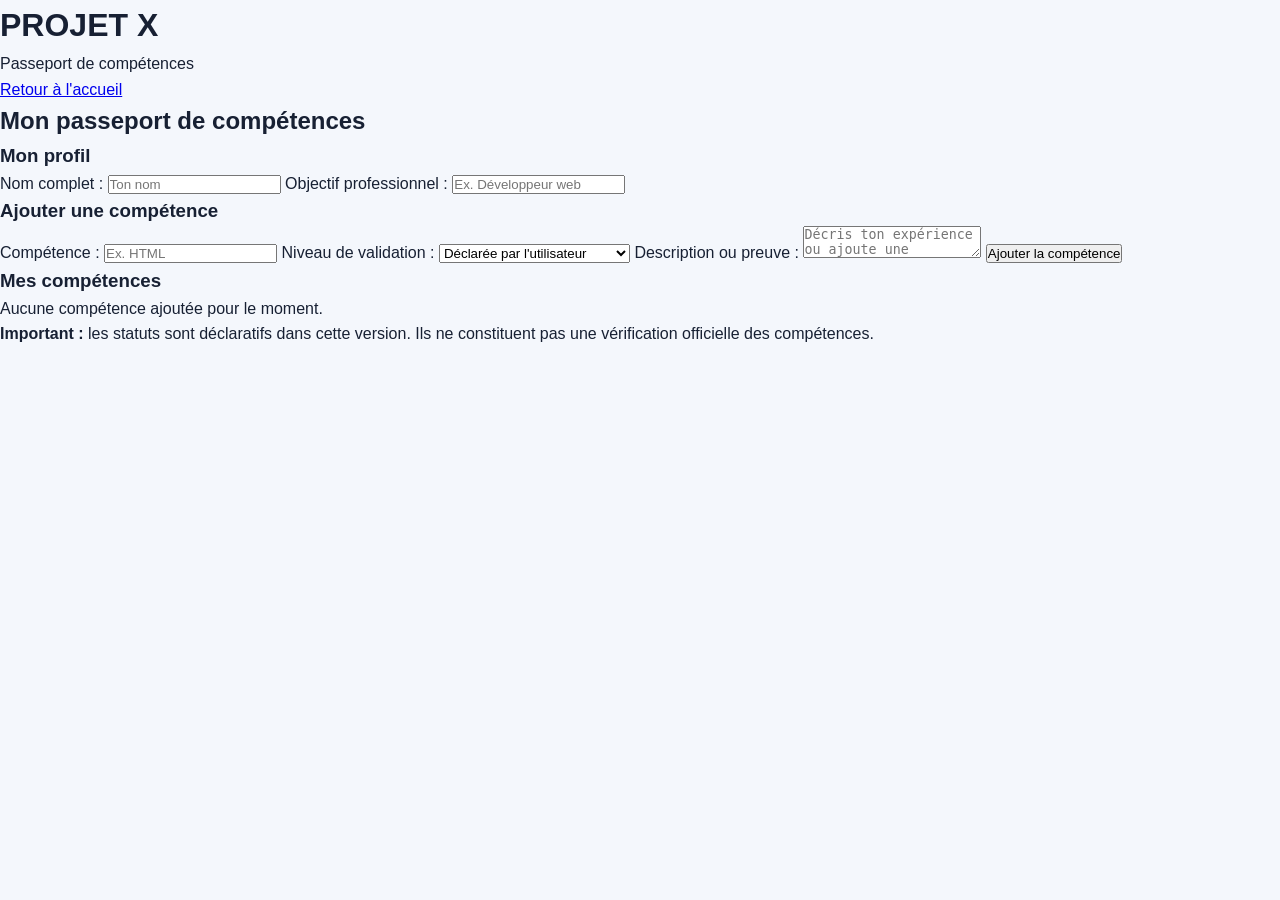
==== passeport.html @ 223b2a7e "Create passeport.html" ====
<!DOCTYPE html>
<html lang="fr">
<head>
    <meta charset="UTF-8">
    <meta name="viewport" content="width=device-width, initial-scale=1.0">
    <title>PROJET X - Passeport de compétences</title>
    <link rel="stylesheet" href="style.css">
</head>
<body>

    <header>
        <h1>PROJET X</h1>
        <p>Passeport de compétences</p>
        <a href="index.html">Retour à l'accueil</a>
    </header>

    <main class="passeport-container">
        <h2>Mon passeport de compétences</h2>

        <section class="card">
            <h3>Mon profil</h3>

            <label for="nom">Nom complet :</label>
            <input type="text" id="nom" placeholder="Ton nom">

            <label for="objectif">Objectif professionnel :</label>
            <input type="text" id="objectif" placeholder="Ex. Développeur web">
        </section>

        <section class="card">
            <h3>Ajouter une compétence</h3>

            <label for="competence">Compétence :</label>
            <input type="text" id="competence" placeholder="Ex. HTML">

            <label for="statut">Niveau de validation :</label>
            <select id="statut">
                <option value="declaree">Déclarée par l'utilisateur</option>
                <option value="evaluee">Évaluée</option>
                <option value="confirmee">Confirmée par un organisme</option>
            </select>

            <label for="preuve">Description ou preuve :</label>
            <textarea id="preuve" placeholder="Décris ton expérience ou ajoute une référence"></textarea>

            <button id="ajouter" type="button">Ajouter la compétence</button>
        </section>

        <section class="card">
            <h3>Mes compétences</h3>
            <div id="resultats"></div>
        </section>

        <p>
            <strong>Important :</strong> les statuts sont déclaratifs dans cette version.
            Ils ne constituent pas une vérification officielle des compétences.
        </p>
    </main>

    <script src="passeport.js"></script>
</body>
</html>
---- style.css ----
* {
    margin: 0;
    padding: 0;
    box-sizing: border-box;
}

html {
    scroll-behavior: smooth;
}

body {
    font-family: Arial, sans-serif;
    background: #f4f7fc;
    color: #172033;
    line-height: 1.6;
}

/* BARRE DE NAVIGATION */

.navbar {
    display: flex;
    justify-content: space-between;
    align-items: center;
    padding: 20px 8%;
    background: white;
    border-bottom: 1px solid #e5eaf2;
}

.logo {
    color: #172033;
    font-size: 24px;
    font-weight: bold;
    text-decoration: none;
}

.logo span {
    color: #2563eb;
}

nav {
    display: flex;
    gap: 22px;
}

nav a {
    color: #172033;
    text-decoration: none;
    font-size: 14px;
}

nav a:hover {
    color: #2563eb;
}

/* SECTION D'ACCUEIL */

.hero {
    padding: 100px 8%;
    background: linear-gradient(135deg, #dbeafe, #eff6ff);
}

.hero-content {
    max-width: 750px;
}

.badge {
    color: #2563eb;
    font-size: 12px;
    font-weight: bold;
    letter-spacing: 2px;
    margin-bottom: 20px;
}

.hero h1 {
    font-size: clamp(36px, 5vw, 58px);
    line-height: 1.15;
    margin-bottom: 25px;
}

.hero h1 span {
    color: #2563eb;
}

.description {
    max-width: 600px;
    color: #64748b;
    margin-bottom: 30px;
}

.btn {
    display: inline-block;
    background: #2563eb;
    color: white;
    border: none;
    border-radius: 8px;
    padding: 14px 22px;
    font-size: 15px;
    cursor: pointer;
    text-decoration: none;
    transition: background 0.2s;
}

.btn:hover {
    background: #1d4ed8;
}

.notice {
    margin-top: 20px;
    color: #64748b;
    font-size: 12px;
}

/* ANALYSE DU DOCUMENT */

.analysis,
.about {
    padding: 75px 8%;
    max-width: 1100px;
    margin: auto;
    background: #f4f7fc;
}

.analysis h2,
.about h2 {
    font-size: 30px;
    margin-bottom: 15px;
}

.analysis > p,
.about p {
    color: #64748b;
    margin-bottom: 25px;
}

#documentForm {
    display: flex;
    flex-direction: column;
    align-items: flex-start;
    gap: 20px;
    padding: 35px;
    background: #ffffff;
    border: 1px solid #dbeafe;
    border-radius: 20px;
    box-shadow: 0 15px 40px rgba(37, 99, 235, 0.10);
    max-width: 700px;
    transition: box-shadow 0.3s ease;
}

#documentForm:hover {
    box-shadow: 0 20px 50px rgba(37, 99, 235, 0.16);
}

#document {
    width: 100%;
    padding: 14px;
    border: 1px solid #dbe2ed;
    border-radius: 8px;
    background: #f8fafc;
}

/* RÉSULTATS */

.resultat {
    margin-top: 20px;
    padding: 25px;
    background: white;
    border: 1px solid #e5eaf2;
    border-left: 4px solid #2563eb;
    border-radius: 12px;
    overflow-wrap: anywhere;
}

.resultat h3 {
    margin-bottom: 12px;
}

.resultat p {
    margin-bottom: 8px;
    color: #475569;
}

/* PIED DE PAGE */

footer {
    padding: 25px;
    text-align: center;
    background: #172033;
    color: white;
    font-size: 13px;
}

/* AFFICHAGE SUR TÉLÉPHONE */

@media (max-width: 650px) {
    .navbar {
        flex-direction: column;
        gap: 15px;
    }

    nav {
        justify-content: center;
        flex-wrap: wrap;
        gap: 12px;
    }

    .hero {
        padding: 70px 7%;
    }

    .analysis,
    .about {
        padding: 55px 7%;
    }

    #documentForm {
        padding: 20px;
    }

    .hero h1 {
        font-size: 38px;
    }
}
    /* Résultat du test */

.resultat {
    margin-top: 25px;
    padding: 30px;
    background: #ffffff;
    border: 1px solid #bfdbfe;
    border-left: 5px solid #2563eb;
    border-radius: 16px;
    box-shadow: 0 10px 30px rgba(37, 99, 235, 0.08);
    animation: apparition 0.4s ease;
}

.resultat h3 {
    color: #172033;
    font-size: 22px;
    margin-bottom: 18px;
}

.resultat p {
    color: #475569;
    margin-bottom: 12px;
    overflow-wrap: anywhere;
}

.resultat strong {
    color: #172033;
}

@keyframes apparition {
    from {
        opacity: 0;
        transform: translateY(10px);
    }

    to {
        opacity: 1;
        transform: translateY(0);
    }
}

/* ESPACE ETABLISSEMENT PROJET X */

.espace-etablissement {
    max-width: 800px;
    margin: 60px auto;
    padding: 35px;
    background: #ffffff;
    border: 1px solid #dbeafe;
    border-radius: 20px;
    box-shadow: 0 15px 40px rgba(37, 99, 235, 0.08);
}

.entete-etablissement {
    margin-bottom: 30px;
}

.badge-etablissement {
    color: #2563eb;
    font-size: 12px;
    font-weight: bold;
    letter-spacing: 2px;
}

.entete-etablissement h2 {
    margin-top: 12px;
    margin-bottom: 12px;
    font-size: 30px;
    color: #172033;
}

.entete-etablissement p {
    color: #64748b;
}

#formEtablissement {
    display: flex;
    flex-direction: column;
    gap: 20px;
}

.champ {
    display: flex;
    flex-direction: column;
    gap: 8px;
}

.champ label {
    font-weight: bold;
    color: #172033;
    font-size: 14px;
}

.champ input {
    width: 100%;
    padding: 14px;
    border: 1px solid #dbe2ed;
    border-radius: 8px;
    background: #f8fafc;
    font-size: 15px;
}

.champ input:focus {
    outline: 2px solid #93c5fd;
    border-color: #2563eb;
}

#formEtablissement .btn {
    align-self: flex-start;
}

#messageEtablissement {
    color: #166534;
    font-weight: bold;
    overflow-wrap: anywhere;
}

@media (max-width: 650px) {
    .espace-etablissement {
        margin: 35px 7%;
        padding: 22px;
    }

    .entete-etablissement h2 {
        font-size: 25px;
    }

    #formEtablissement .btn {
        width: 100%;
    }
}
/* ESPACE RECRUTEUR PROJET X */

.espace-recruteur {
    max-width: 800px;
    margin: 60px auto;
    padding: 35px;
    background: #ffffff;
    border: 1px solid #dbeafe;
    border-radius: 20px;
    box-shadow: 0 15px 40px rgba(37, 99, 235, 0.08);
}

.entete-recruteur {
    margin-bottom: 30px;
}

.badge-recruteur {
    color: #2563eb;
    font-size: 12px;
    font-weight: bold;
    letter-spacing: 2px;
}

.entete-recruteur h2 {
    margin-top: 12px;
    margin-bottom: 12px;
    font-size: 30px;
    color: #172033;
}

.entete-recruteur p {
    color: #64748b;
}

#formRecruteur {
    display: flex;
    flex-direction: column;
    gap: 20px;
}

#formRecruteur .champ {
    display: flex;
    flex-direction: column;
    gap: 8px;
}

#rechercheReference {
    width: 100%;
    padding: 14px;
    border: 1px solid #dbe2ed;
    border-radius: 8px;
    background: #f8fafc;
    font-size: 15px;
}

#rechercheReference:focus {
    outline: 2px solid #93c5fd;
    border-color: #2563eb;
}

@media (max-width: 650px) {
    .espace-recruteur {
        margin: 35px 7%;
        padding: 22px;
    }

    .entete-recruteur h2 {
        font-size: 25px;
    }

    #formRecruteur .btn {
        width: 100%;
    }
}
/* TABLEAU DE BORD PROJET X */

.dashboard {
    max-width: 1100px;
    margin: 60px auto;
    padding: 35px;
    background: #ffffff;
    border: 1px solid #e2e8f0;
    border-radius: 20px;
    box-shadow: 0 15px 40px rgba(23, 32, 51, 0.06);
}

.dashboard-header {
    margin-bottom: 30px;
}

.dashboard-badge {
    color: #2563eb;
    font-size: 12px;
    font-weight: bold;
    letter-spacing: 2px;
}

.dashboard-header h2 {
    margin-top: 12px;
    margin-bottom: 10px;
    color: #172033;
    font-size: 30px;
}

.dashboard-header p {
    color: #64748b;
}

.dashboard-stats {
    display: grid;
    grid-template-columns: repeat(2, minmax(0, 1fr));
    gap: 20px;
    margin-bottom: 35px;
}

.stat-card {
    padding: 25px;
    background: #eff6ff;
    border: 1px solid #dbeafe;
    border-radius: 15px;
}

.stat-icon {
    display: block;
    font-size: 28px;
    margin-bottom: 12px;
}

.stat-card p {
    color: #64748b;
    font-size: 14px;
    margin-bottom: 8px;
}

.stat-card strong {
    display: block;
    color: #2563eb;
    font-size: 32px;
}

.dashboard-history-header {
    display: flex;
    align-items: center;
    justify-content: space-between;
    gap: 15px;
    margin-bottom: 20px;
}

.dashboard-history-header h3 {
    color: #172033;
    font-size: 20px;
}

.attestation-card {
    padding: 18px;
    margin-bottom: 12px;
    border: 1px solid #e2e8f0;
    border-radius: 12px;
    background: #ffffff;
}

.attestation-card p {
    margin-bottom: 6px;
    color: #475569;
    overflow-wrap: anywhere;
}

.attestation-card strong {
    color: #172033;
}

.attestation-empty {
    padding: 20px;
    color: #64748b;
    background: #f8fafc;
    border-radius: 12px;
}

#messageDashboard {
    margin-top: 15px;
    color: #b45309;
    font-size: 13px;
}

@media (max-width: 650px) {
    .dashboard {
        margin: 35px 7%;
        padding: 22px;
    }

    .dashboard-stats {
        grid-template-columns: 1fr;
    }

    .dashboard-history-header {
        align-items: flex-start;
        flex-direction: column;
    }

    .dashboard-history-header .btn {
        width: 100%;
    }
}

/* QR CODE PROJET X */

.zone-qr {
    margin-top: 30px;
    padding: 25px;
    background: #eff6ff;
    border: 1px solid #bfdbfe;
    border-radius: 16px;
    text-align: center;
}

.zone-qr h3 {
    margin-bottom: 12px;
    color: #172033;
}

.zone-qr p {
    margin-bottom: 15px;
    color: #475569;
    overflow-wrap: anywhere;
}

#qrCode {
    display: flex;
    justify-content: center;
    align-items: center;
    margin: 20px auto;
    padding: 15px;
    background: #ffffff;
    border-radius: 12px;
    width: fit-content;
    max-width: 100%;
}

#qrCode img,
#qrCode canvas {
    display: block;
    max-width: 100%;
    height: auto;
}

#referenceQR {
    font-weight: bold;
    color: #2563eb;
}

.zone-qr .avertissement-qr {
    font-size: 12px;
    color: #92400e;
}
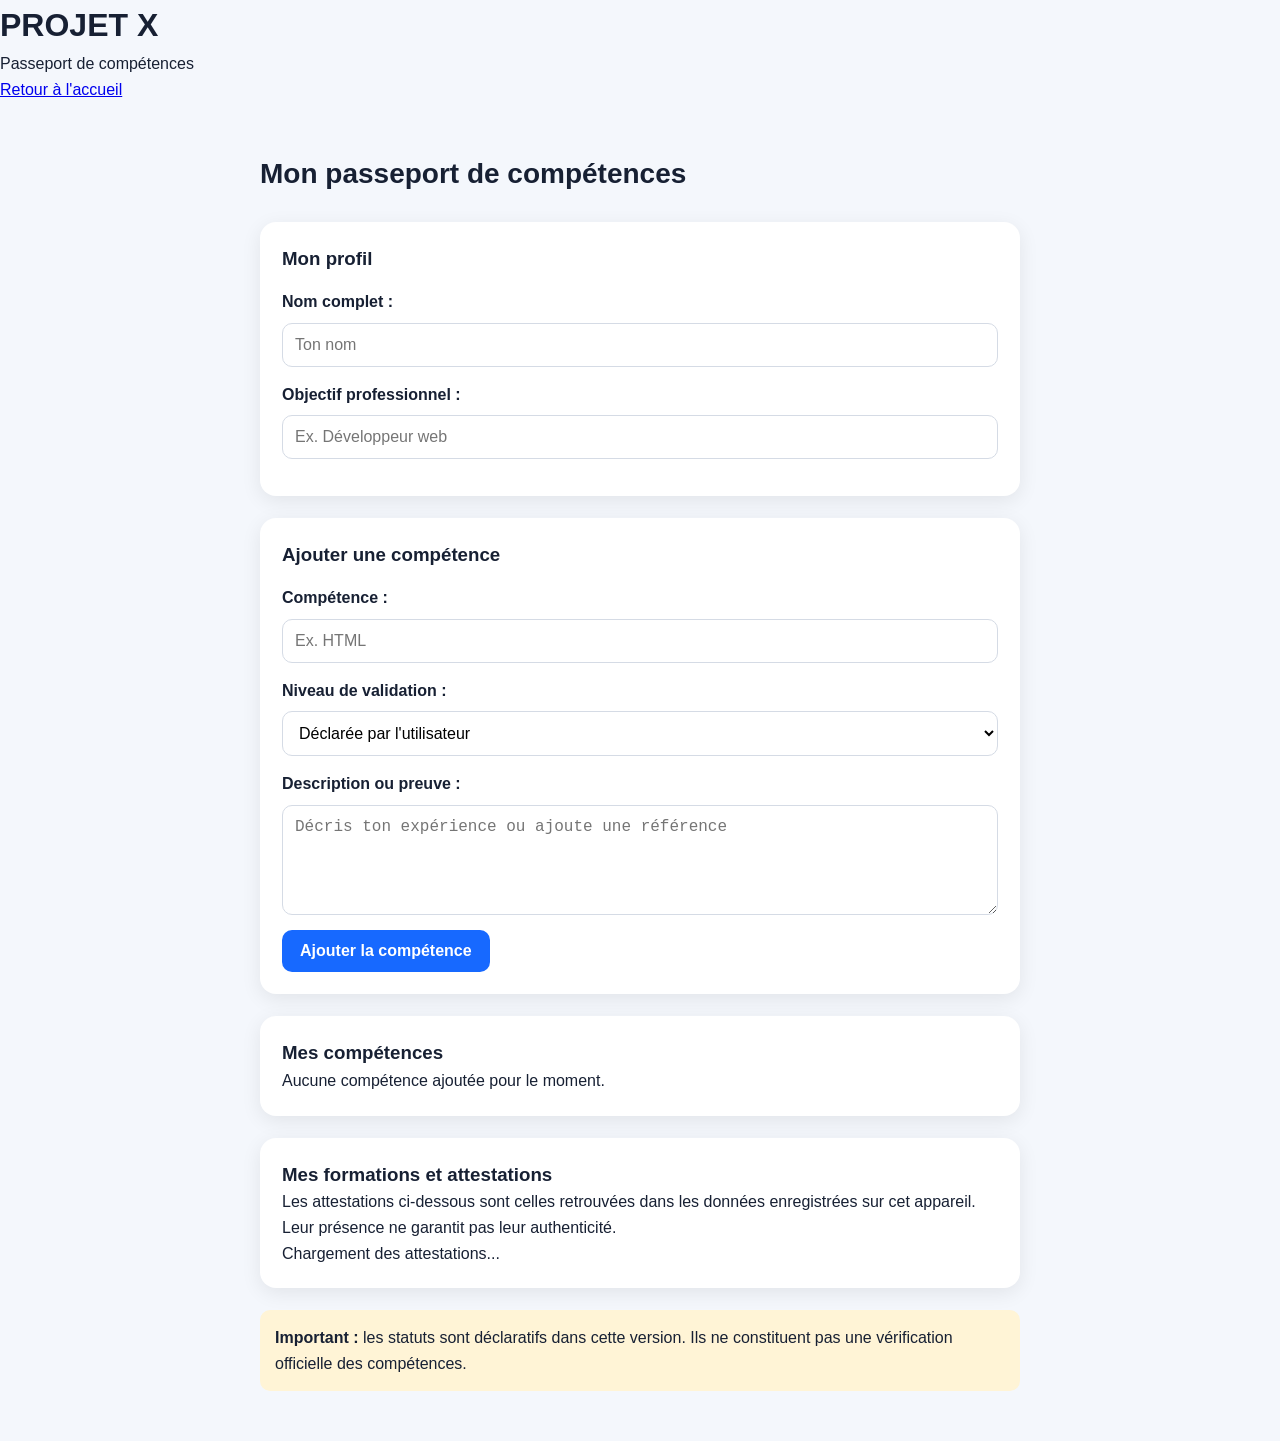
==== commit 3ec74eac: "Update passeport.html" ====
--- a/passeport.html
+++ b/passeport.html
@@ -50,6 +50,19 @@
             <h3>Mes compétences</h3>
             <div id="resultats"></div>
         </section>
+        <section class="card">
+    <h3>Mes formations et attestations</h3>
+
+    <p>
+        Les attestations ci-dessous sont celles retrouvées
+        dans les données enregistrées sur cet appareil.
+        Leur présence ne garantit pas leur authenticité.
+    </p>
+
+    <div id="mesAttestations">
+        <p>Chargement des attestations...</p>
+    </div>
+</section>
 
         <p>
             <strong>Important :</strong> les statuts sont déclaratifs dans cette version.
--- a/style.css
+++ b/style.css
@@ -604,4 +604,96 @@
 .zone-qr .avertissement-qr {
     font-size: 12px;
     color: #92400e;
-}+}
+/* ===== PROJET X : PASSEPORT DE COMPÉTENCES ===== */
+
+.passeport-container {
+    width: 100%;
+    max-width: 800px;
+    margin: 30px auto;
+    padding: 20px;
+    box-sizing: border-box;
+}
+
+.passeport-container h2 {
+    font-size: 28px;
+    margin-bottom: 25px;
+}
+
+.passeport-container .card {
+    background: #ffffff;
+    padding: 22px;
+    margin-bottom: 22px;
+    border-radius: 16px;
+    box-shadow: 0 5px 20px rgba(0, 0, 0, 0.08);
+}
+
+.passeport-container label {
+    display: block;
+    margin: 15px 0 8px;
+    font-weight: 600;
+}
+
+.passeport-container input,
+.passeport-container select,
+.passeport-container textarea {
+    display: block;
+    width: 100%;
+    max-width: 100%;
+    padding: 12px;
+    margin-bottom: 15px;
+    border: 1px solid #d5dbe5;
+    border-radius: 10px;
+    box-sizing: border-box;
+    font-size: 16px;
+    background: #ffffff;
+}
+
+.passeport-container textarea {
+    min-height: 110px;
+    resize: vertical;
+}
+
+.passeport-container button {
+    display: inline-block;
+    padding: 12px 18px;
+    border: none;
+    border-radius: 10px;
+    background: #1769ff;
+    color: #ffffff;
+    font-size: 16px;
+    font-weight: 600;
+    cursor: pointer;
+}
+
+.passeport-container #resultats .card {
+    border-left: 5px solid #1769ff;
+    overflow-wrap: anywhere;
+}
+
+.passeport-container #resultats h3 {
+    margin-top: 0;
+    color: #1769ff;
+}
+
+.passeport-container > p {
+    padding: 15px;
+    border-radius: 10px;
+    background: #fff4d6;
+    line-height: 1.6;
+}
+
+@media (max-width: 600px) {
+    .passeport-container {
+        padding: 15px;
+        margin: 15px auto;
+    }
+
+    .passeport-container h2 {
+        font-size: 23px;
+    }
+
+    .passeport-container .card {
+        padding: 16px;
+    }
+}
